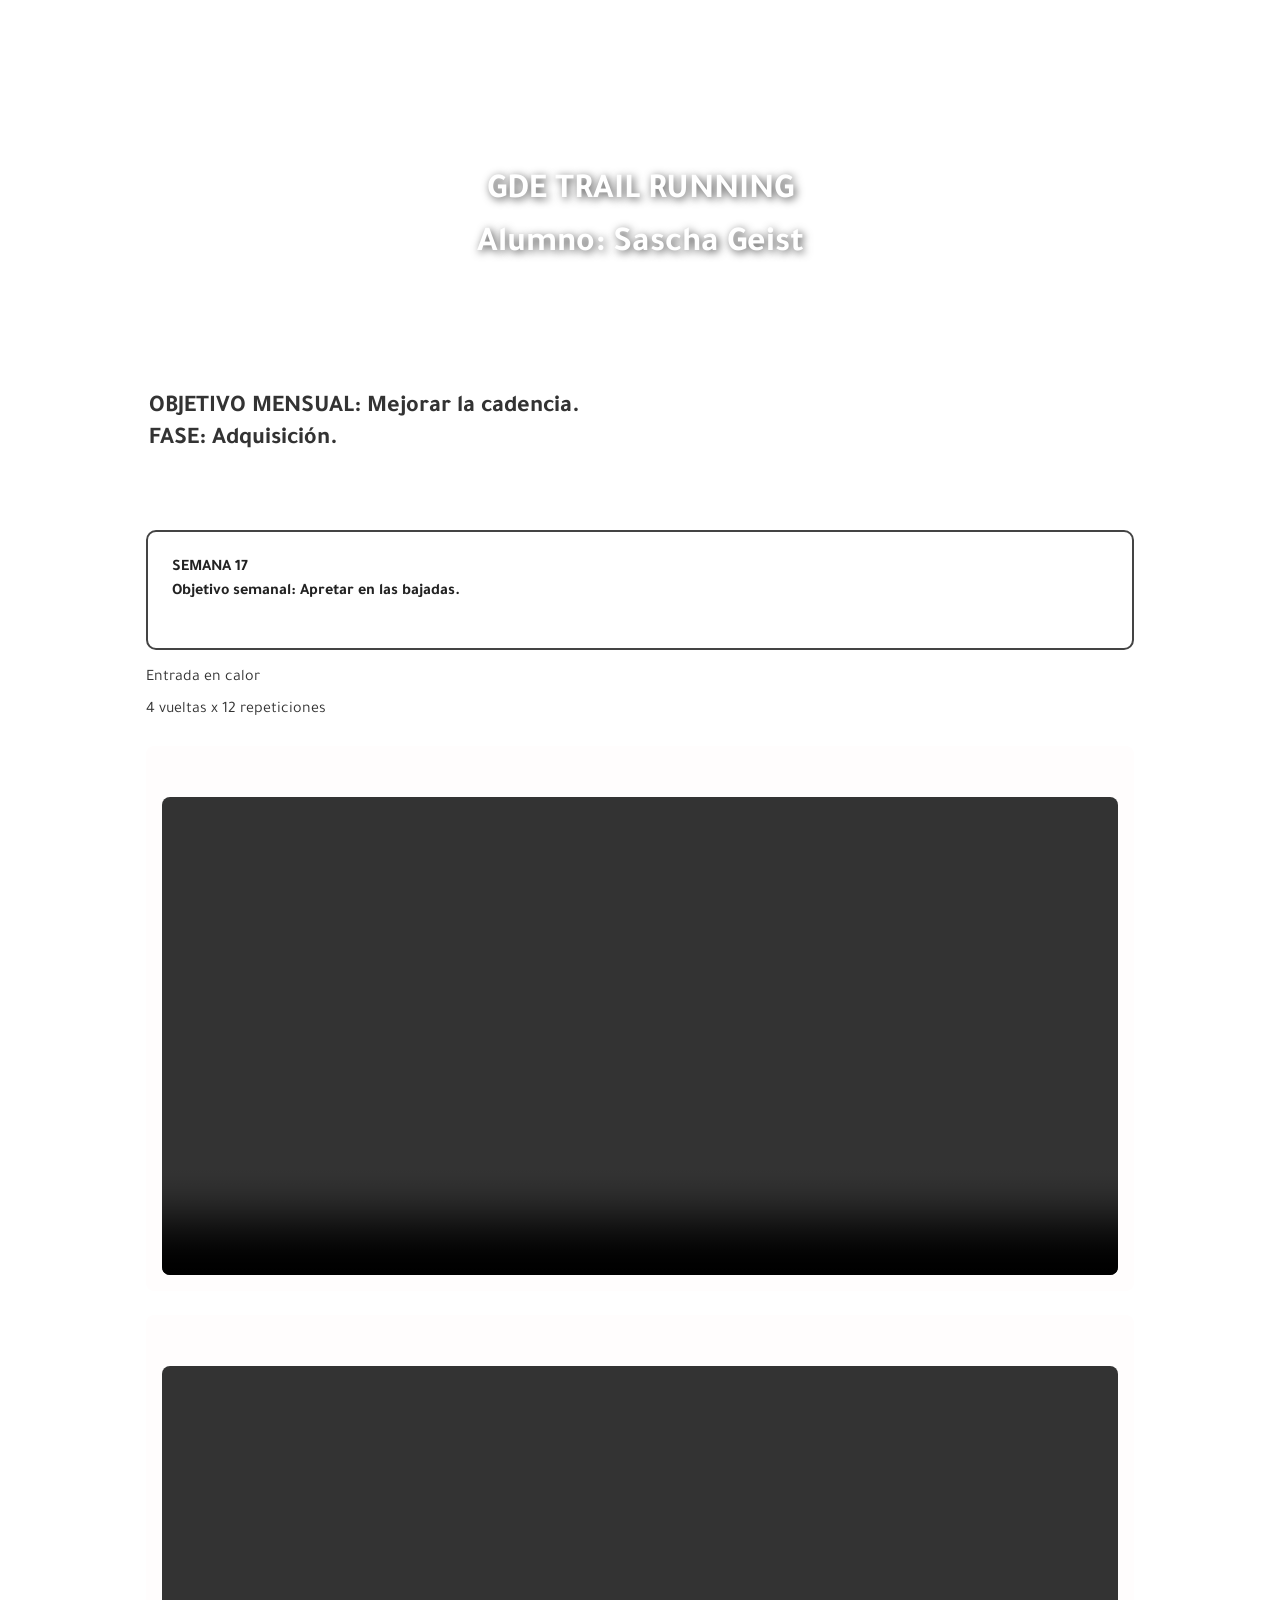
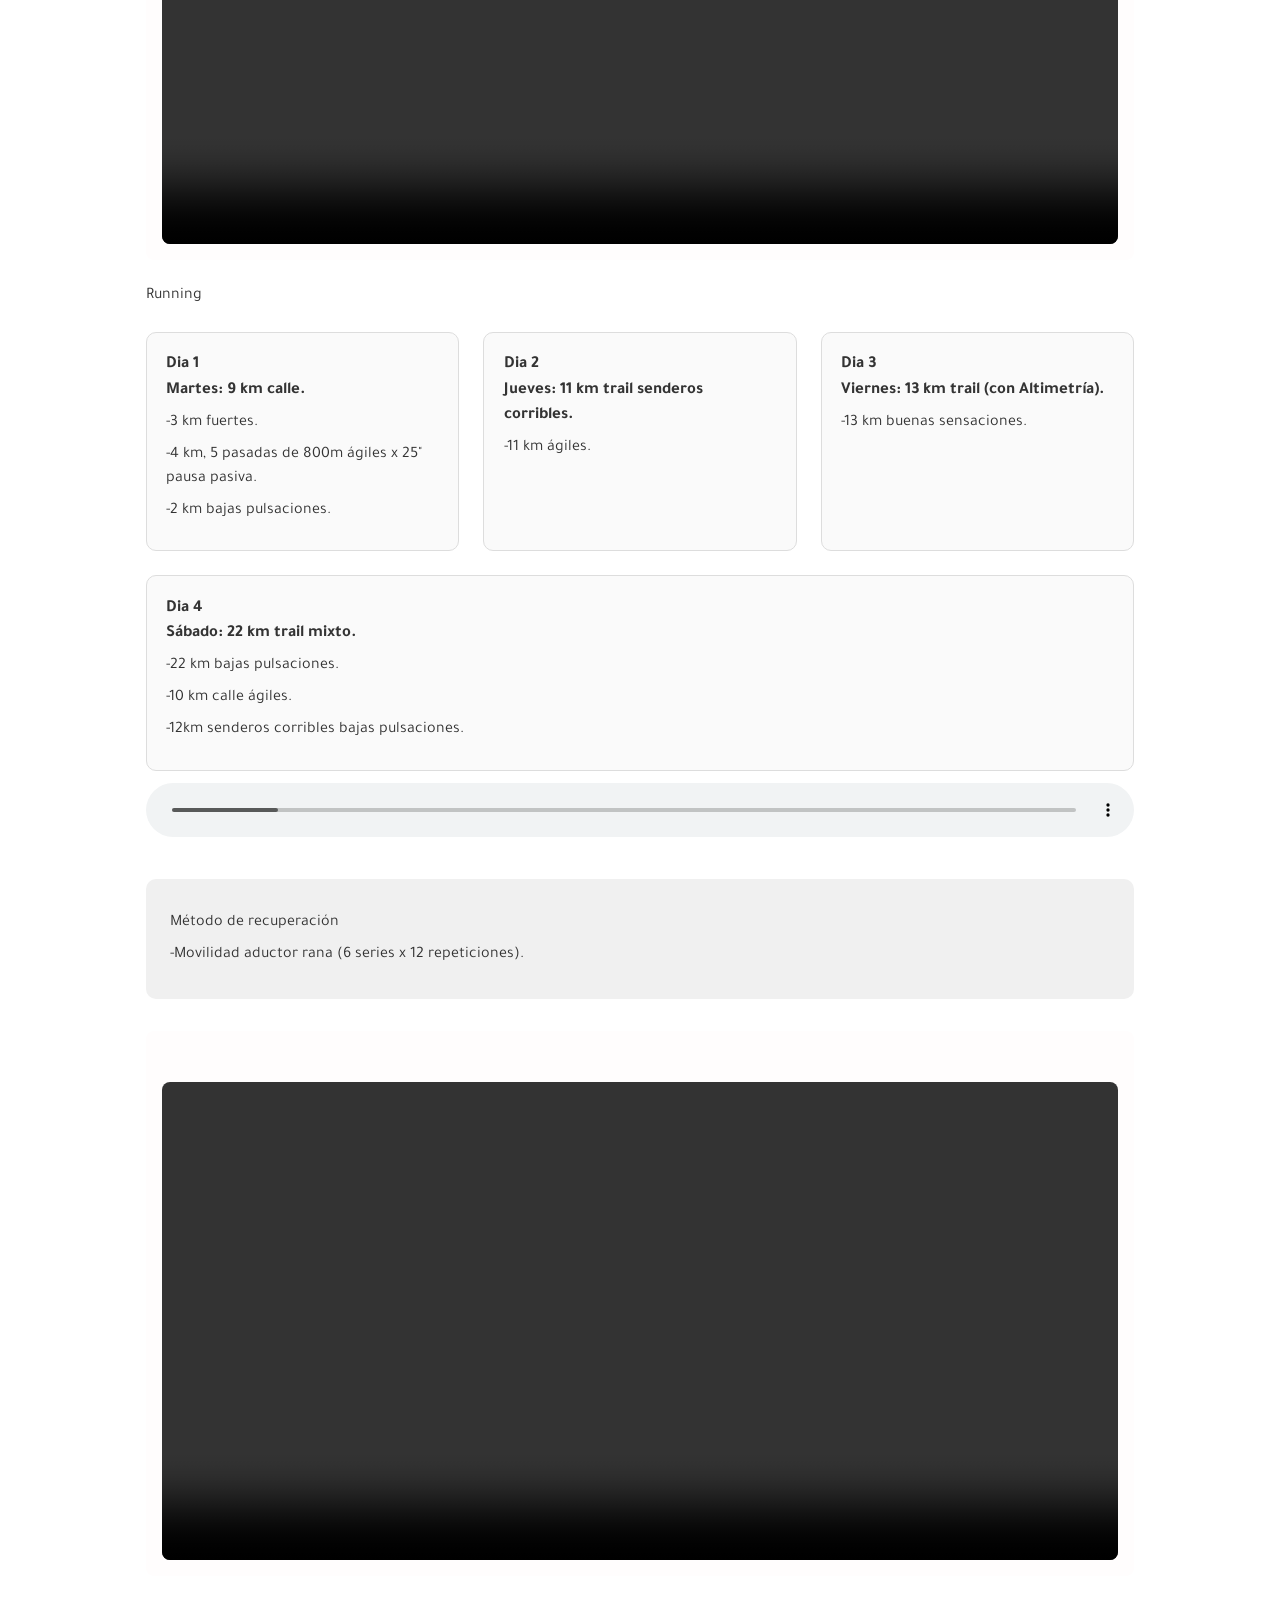
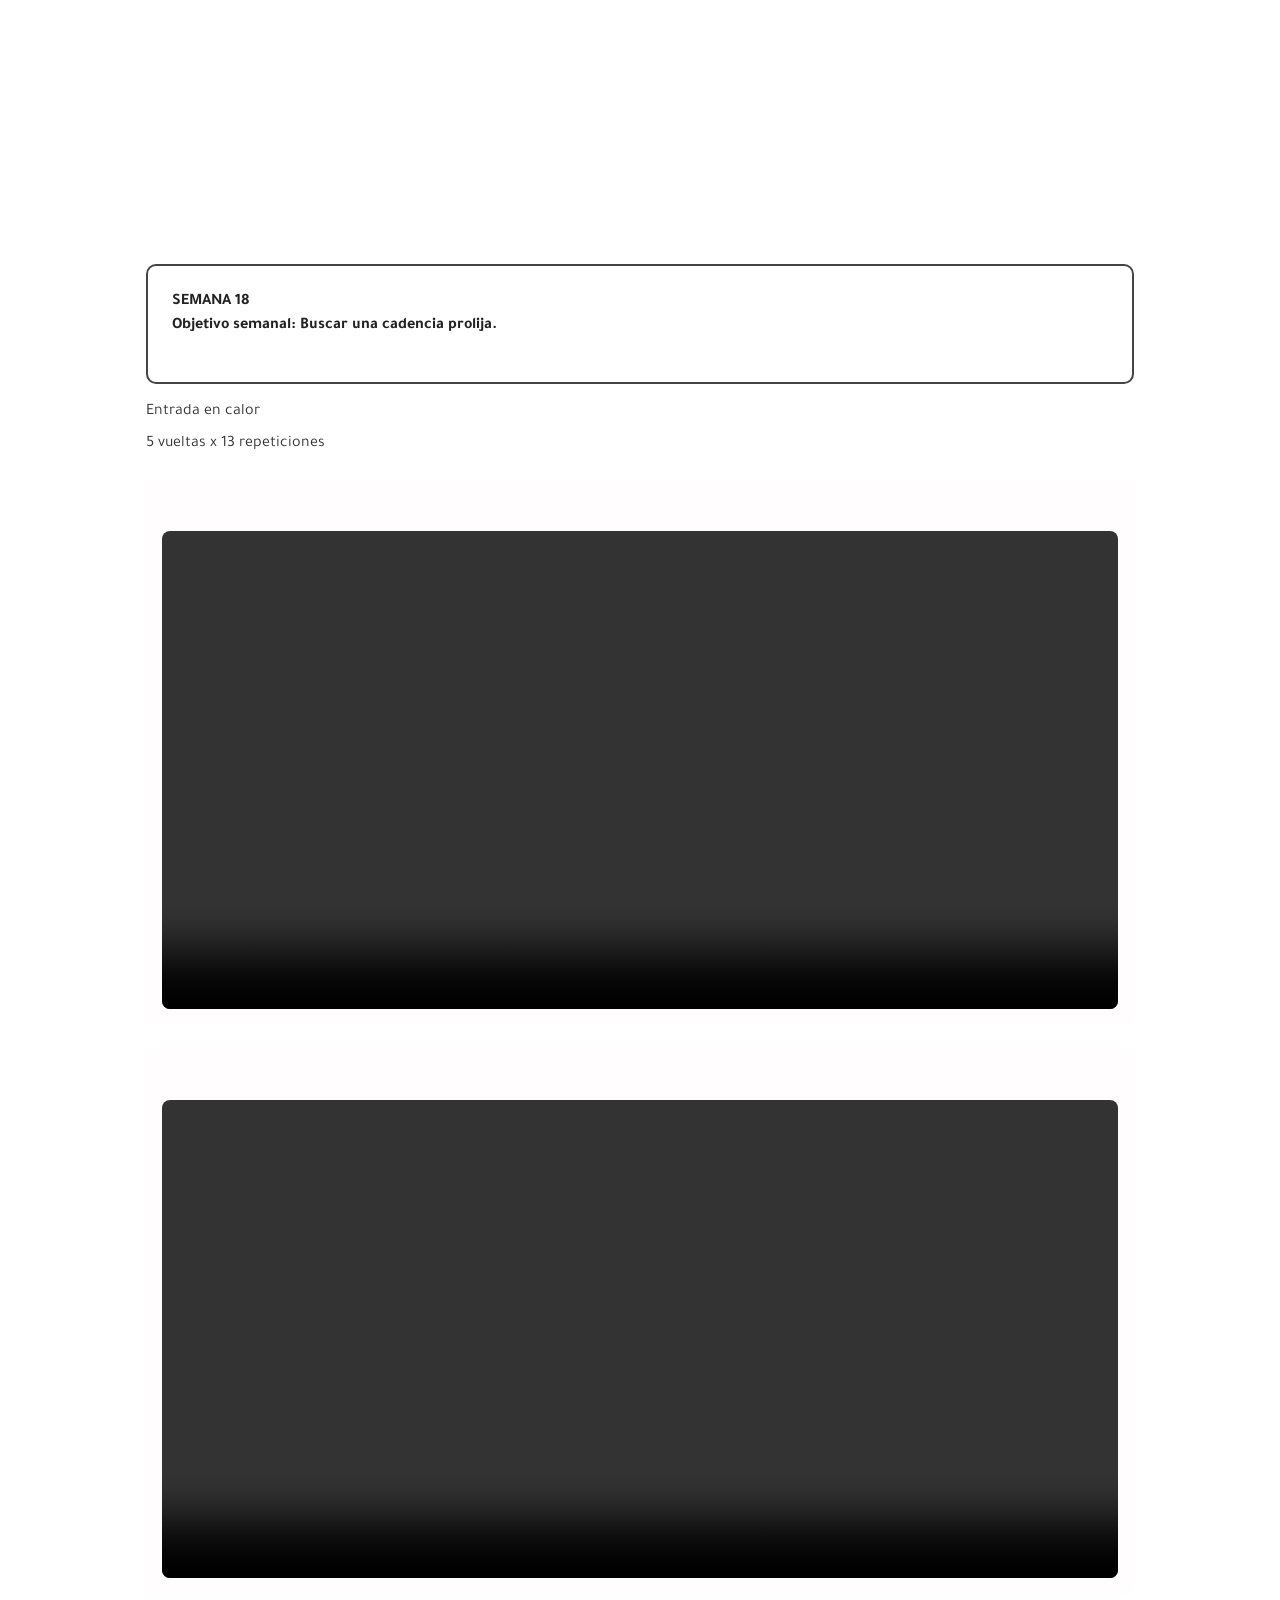
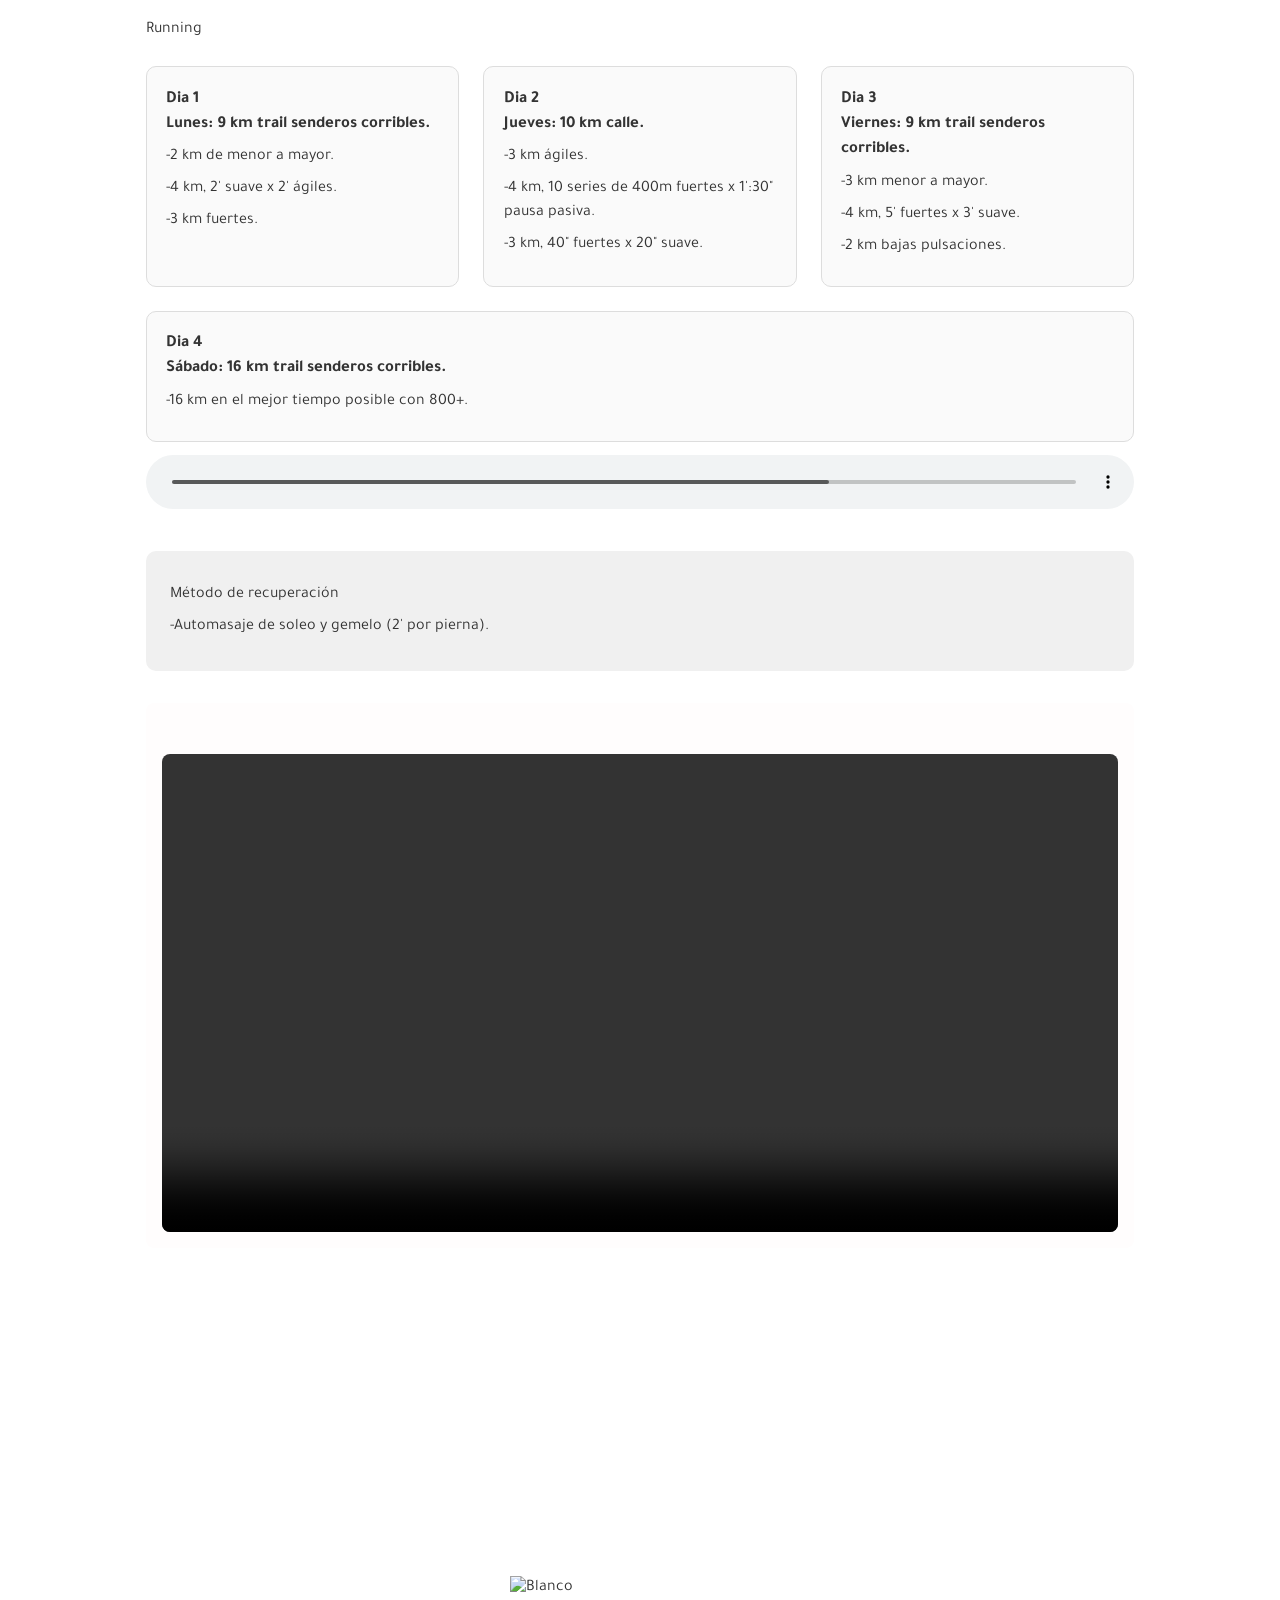
==== index.html @ dfbfc57b "Subo semana 17 y 18" ====
<!DOCTYPE html>
<html lang="es">
<head>
    <meta charset="UTF-8">
    <meta name="viewport" content="width=device-width, initial-scale=1.0">
    <meta http-equiv="X-UA-Compatible" content="ie=edge">
    <title> GDE - Trail Running</title>  
    <link rel="stylesheet" href="style.css">
    <link rel="icon" href="gde1.png" type="image/x-icon">
    <script src="https://cdn.jsdelivr.net/npm/chart.js"></script>
    <link rel="preconnect" href="https://fonts.googleapis.com">
    <link rel="preconnect" href="https://fonts.gstatic.com" crossorigin>
    <link href="https://fonts.googleapis.com/css2?family=Tajawal:wght@200;300;400;500;700;800;900&display=swap" rel="stylesheet">
</head>

<body>
<div class="container">
    <div class="sub-container">
        <h1> GDE TRAIL RUNNING  <br> Alumno: Sascha Geist </h1>
    </div>
        <h2>OBJETIVO MENSUAL: Mejorar la cadencia. </h2>
        <h2>FASE: Adquisición.</h2>
        <!-- <h2 id ="pageTitle"> PRÓXIMA CARRERA Patagonia Run 42km: 10/04/2026. </h2>
        <div id="countdown" class="countdown-llamativo"></div> 
        <h2 id="result"></h2> -->
                
    <div class="sub-container image">
        <h4>SEMANA 17
        <br>Objetivo semanal: Apretar en las bajadas. </br>
            </h4>   
        <p>Entrada en calor </p>   
        <p> 4 vueltas x 12 repeticiones </p>            
        <div class="image-container">  
            <video width="100%" class="responsive-video" style="margin-top: 35px;" controls>            
                <source src="Video1.mp4" type="video/mp4">
                </video>
        </div>
        <div class="image-container">  
            <video width="100%"  class="responsive-video" style="margin-top: 35px;" controls>
                <source src="Video2.mp4" type="video/mp4">
                </video>
        </div>
      
        <div><p> Running </p>
        </div>
        <div class="column-container 1">           
            <div class="column">
                <h3>Dia 1
                <br> Martes: 9 km calle. </h3>
                        <p> -3 km fuertes.</p>
                        <p> -4 km, 5 pasadas de 800m ágiles x 25" pausa pasiva.</p>
                        <p> -2 km bajas pulsaciones.</p>
            </div>
           <div class="column">
                <h3>Dia 2
                <br> Jueves: 11 km trail senderos corribles. </h3>
                        <p> -11 km ágiles.</p>
            </div>
            <div class="column">
                <h3>Dia 3
                <br> Viernes: 13 km trail (con Altimetría). </h3>
                        <p> -13 km buenas sensaciones.</p>
            </div>
            <div class="column">
                <h3>Dia 4
                <br> Sábado: 22 km trail mixto. </h3>
                        <p> -22 km bajas pulsaciones.</p>
                        <p> -10 km calle ágiles.</p>
                        <p> -12km senderos corribles bajas pulsaciones.</p>
            </div>
        </div>
        <div>
            <audio controls>
                    <source src="Audio1.mp3" type="audio/mp3">
                    <source src="Audio1.ogg" type="audio/ogg">
                    Tu navegador no soporta el elemento de audio.
                </audio>
        </div>
        <div class="small-paragraph-container">
            <p> Método de recuperación </p>
            <p> -Movilidad aductor rana (6 series x 12 repeticiones). </p>     
        </div>

        <div class="image-container">  
            <video width="100%"  class="responsive-video" style="margin-top: 35px;" controls>
                <source src="Video3.mp4" type="video/mp4">
                </video>
        </div>  
              
        <div id="column-container 3">
        <canvas id="myChart-line-1"></canvas>
        </div>      
    </div>

    <div class="sub-container image">
        <h4>SEMANA 18
            <br>Objetivo semanal: Buscar una cadencia prolija. </br>
        </h4>
        <p>Entrada en calor </p>   
        <p> 5 vueltas x 13 repeticiones </p>
        <div class="image-container">  
            <video width="100%" class="responsive-video" style="margin-top: 35px;" controls>            
                <source src="Video4.mp4" type="video/mp4">
            </video>
        </div>
        <div class="image-container">  
            <video width="100%"  class="responsive-video" style="margin-top: 35px;" controls>
                <source src="Video5.mp4" type="video/mp4">
            </video>
        </div>
        <div><p> Running </p>
        </div>    
         <div class="column-container 1">           
            <div class="column">
                <h3>Dia 1
                <br> Lunes: 9 km trail senderos corribles. </h3>
                        <p> -2 km de menor a mayor.</p>
                        <p> -4 km, 2' suave x 2' ágiles.</p>
                        <p> -3 km fuertes.</p>
            </div>
           <div class="column">
                <h3>Dia 2
                <br> Jueves: 10 km calle. </h3>
                        <p> -3 km ágiles.</p>
                        <p> -4 km, 10 series de 400m fuertes x 1':30" pausa pasiva.</p>
                        <p> -3 km, 40" fuertes x 20" suave.</p>
            </div>
            <div class="column">
                <h3>Dia 3
                <br> Viernes: 9 km trail senderos corribles. </h3>
                        <p> -3 km menor a mayor.</p>
                        <p> -4 km, 5' fuertes x 3' suave.</p>
                        <p> -2 km bajas pulsaciones.</p>
            </div>
            <div class="column">
                <h3>Dia 4
                <br> Sábado: 16 km trail senderos corribles. </h3>
                        <p> -16 km en el mejor tiempo posible con 800+.</p>
            </div>
        </div>
        <div>
            <audio controls>
                    <source src="Audio2.mp3" type="audio/mp3">
                    <source src="Audio2.ogg" type="audio/ogg">
                    Tu navegador no soporta el elemento de audio.
                </audio>
        </div>

        <div class="small-paragraph-container">
            <p> Método de recuperación </p>
            <p> -Automasaje de soleo y gemelo (2' por pierna). </p>     
        </div> 

        <div class="image-container">  
            <video width="100%" class="responsive-video" style="margin-top: 35px;" controls>            
                <source src="Video6.mp4" type="video/mp4">
                </video>
        </div> 
                        
        <div id="column-container 4">
        <canvas id="myChart-line-2"></canvas>
        </div>

    </div> 

    <script src="script.js"></script>

</div> 
<img class="" src="logo gde blanco horizontal.png" alt="Blanco">     
</body>
</html>
---- style.css ----
/* ===============================
   RESET BÁSICO
   =============================== */
* {
  box-sizing: border-box;
  margin: 0;
  padding: 0;
}

body {
  font-family: "Tajawal", Arial, sans-serif;
  background: #ffffff;
  color: #333;
  line-height: 1.5;
}

/* ===============================
   CONTENEDOR GENERAL
   =============================== */
.container {
  max-width: 1100px;
  margin: 0 auto;
  padding: 1.5em;
}

/* ===============================
   SECCIONES
   =============================== */
.sub-container {
  background: #ffffff;
  margin: 2.5em 0;
  padding: 2em;
  border-radius: 10px;
}

/* ===============================
   TITULOS
   =============================== */
h1 {
  background-image: url("https://images.unsplash.com/photo-1506744038136-46273834b3fb?auto=format&fit=crop&w=1200&q=80");
  background-size: cover;
  background-position: center;
  color: #fff;
  padding: 2em;
  text-align: center;
  border-radius: 10px;
  font-size: 2.2em;
  text-shadow: 2px 2px 8px rgba(0,0,0,0.7);
}

h2 {
    display: flex;
    font-size: 1.5em;
    margin-block-start: -1em;
    margin-block-end: 0.83em;
    margin-inline-start: 35px;
    margin-inline-end: 0px;
    font-weight: bold;
    unicode-bidi: isolate;
}

h4 {
  margin-bottom: 1em;
  padding: 1.2em;
  border-radius: 10px;
  background: #f5f5f5;
  border: 2px solid #444;
}

/* ===============================
   TEXTOS
   =============================== */
p {
  margin: 0.5em 0;
}

/* ===============================
   VIDEOS
   =============================== */
.image-container {
  margin: 1.5em 0;
}

video {
  width: 100%;
  border-radius: 8px;
}

/* ===============================
   COLUMNAS DE DIAS
   =============================== */
.column-container {
  display: flex;
  flex-wrap: wrap;
  gap: 1.5em;
  margin-top: 1.5em;
}

.column {
  flex: 1 1 300px;
  border: 1px solid #ddd;
  border-radius: 10px;
  padding: 1.2em;
  background: #fafafa;
}

.column h3 {
  margin-bottom: 0.5em;
  font-size: 1.05em;
}

/* ===============================
   AUDIO
   =============================== */
audio {
  width: 100%;
  margin-top: 0.8em;
}

/* ===============================
   BLOQUES DE RECUPERACION
   =============================== */
.small-paragraph-container {
  background: #f0f0f0;
  padding: 1.5em;
  border-radius: 10px;
  margin: 2em 0;
}

/* ===============================
   GRAFICOS
   =============================== */
.chart-container {
  max-width: 900px;
  margin: 2.5em auto;
}

/* Asegurar que el canvas ocupe el ancho del contenedor y tenga altura adecuada */
.chart-container canvas {
  display: block;
  width: 100%;
  height: 360px; /* Ajusta esta altura según prefieras */
}

#countdown,
.countdown-llamativo {
  max-width: 360px;
  margin: 1.5em auto;
  padding: 1.4rem 1.2rem;
  background: linear-gradient(135deg, #0f3d3f 0%, #16a085 100%);
  color: #ffffff;
  border-radius: 18px;
  border: 2px solid rgba(255,255,255,0.25);
  box-shadow: 0 18px 35px rgba(0,0,0,0.18);
  text-align: center;
}

.cuenta-regresiva-titulo {
  display: block;
  font-size: 0.95rem;
  font-weight: 700;
  letter-spacing: 0.14em;
  text-transform: uppercase;
  margin-bottom: 0.65rem;
}

.cuenta-regresiva-numero {
  display: block;
  font-size: 2rem;
  font-weight: 800;
  letter-spacing: 0.05em;
}

/* ===============================
   LOGO
   =============================== */
img {
  display: block;
  margin: 3em auto 1em auto;
  max-width: 260px;
}

/* ===============================
   RESPONSIVE
   =============================== */
@media (max-width: 600px) {
  h1 {
    font-size: 1.4em;
    padding: 1.2em;
  }

  .container {
    padding: 1em;
  }

  .sub-container {
    padding: 1.2em;
  }
}

.sub-container h4 {
  position: relative;
  color: #222;
  padding: 24px 24px 40px 24px;
  border-radius: 10px;
  min-height: 120px;
  box-sizing: border-box;
  text-shadow: 1px 1px 8px rgba(255,255,255,0.7);
  overflow: hidden;
  background: #fff;
  border: 2px solid #444; /* Borde gris oscuro */
}

.sub-container h4::after {
  content: "";
  position: absolute;
  right: 20px;
  bottom: 20px;
  width: 160px;   /* Aumenta el ancho de la imagen */
  height: 80px;  /* Aumenta el alto de la imagen */
  background: url('2.jpeg') no-repeat right bottom;
  background-size: contain;
  opacity: 0.9;
  pointer-events: none;
  border-radius: 8px;
  z-index: 1;
}

.image-container {
  background-color: #fffdfd;
  text-align-last: left; 
  padding: 1em;
  width: 100%;
  border-radius: 8px; 
  height:auto;
  display: flex;
  justify-content: left;
  align-items: center;
  overflow: hidden;
}

.image-container video {
  max-width: 100%;
  height: auto;
  display: grid;
  grid-template-columns: 
      repeat(auto-fit, minmax(150px, 1fr)
      );
      gap:32px;
  margin: 0 auto;
  object-fit: cover;
}
.imagen-chica {
  width: 100%;
  height: auto;
  display: block;
  max-width: 100%;
}
@media (max-width: 600px) {
  .imagen-chica {
    width: 100%;
  }
}

.sub-container.no-image h4::after {
  display: none;
}
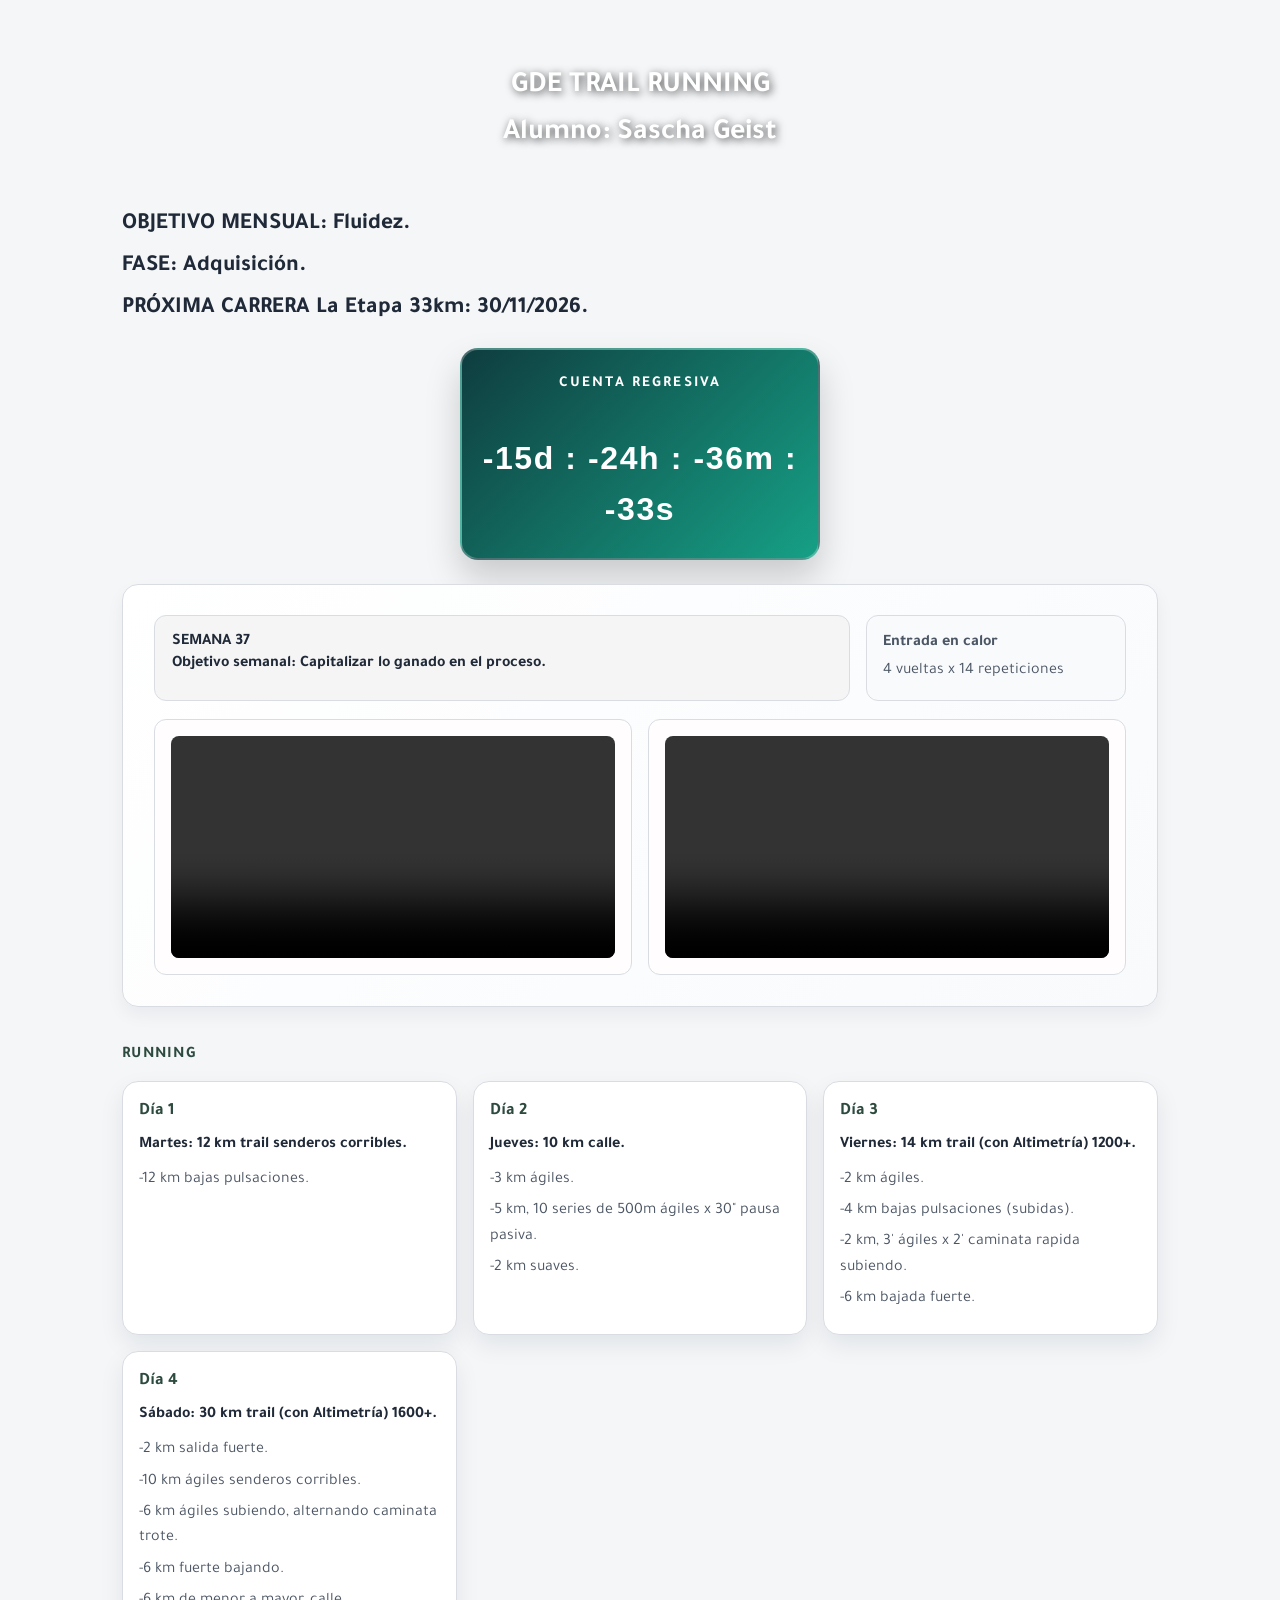
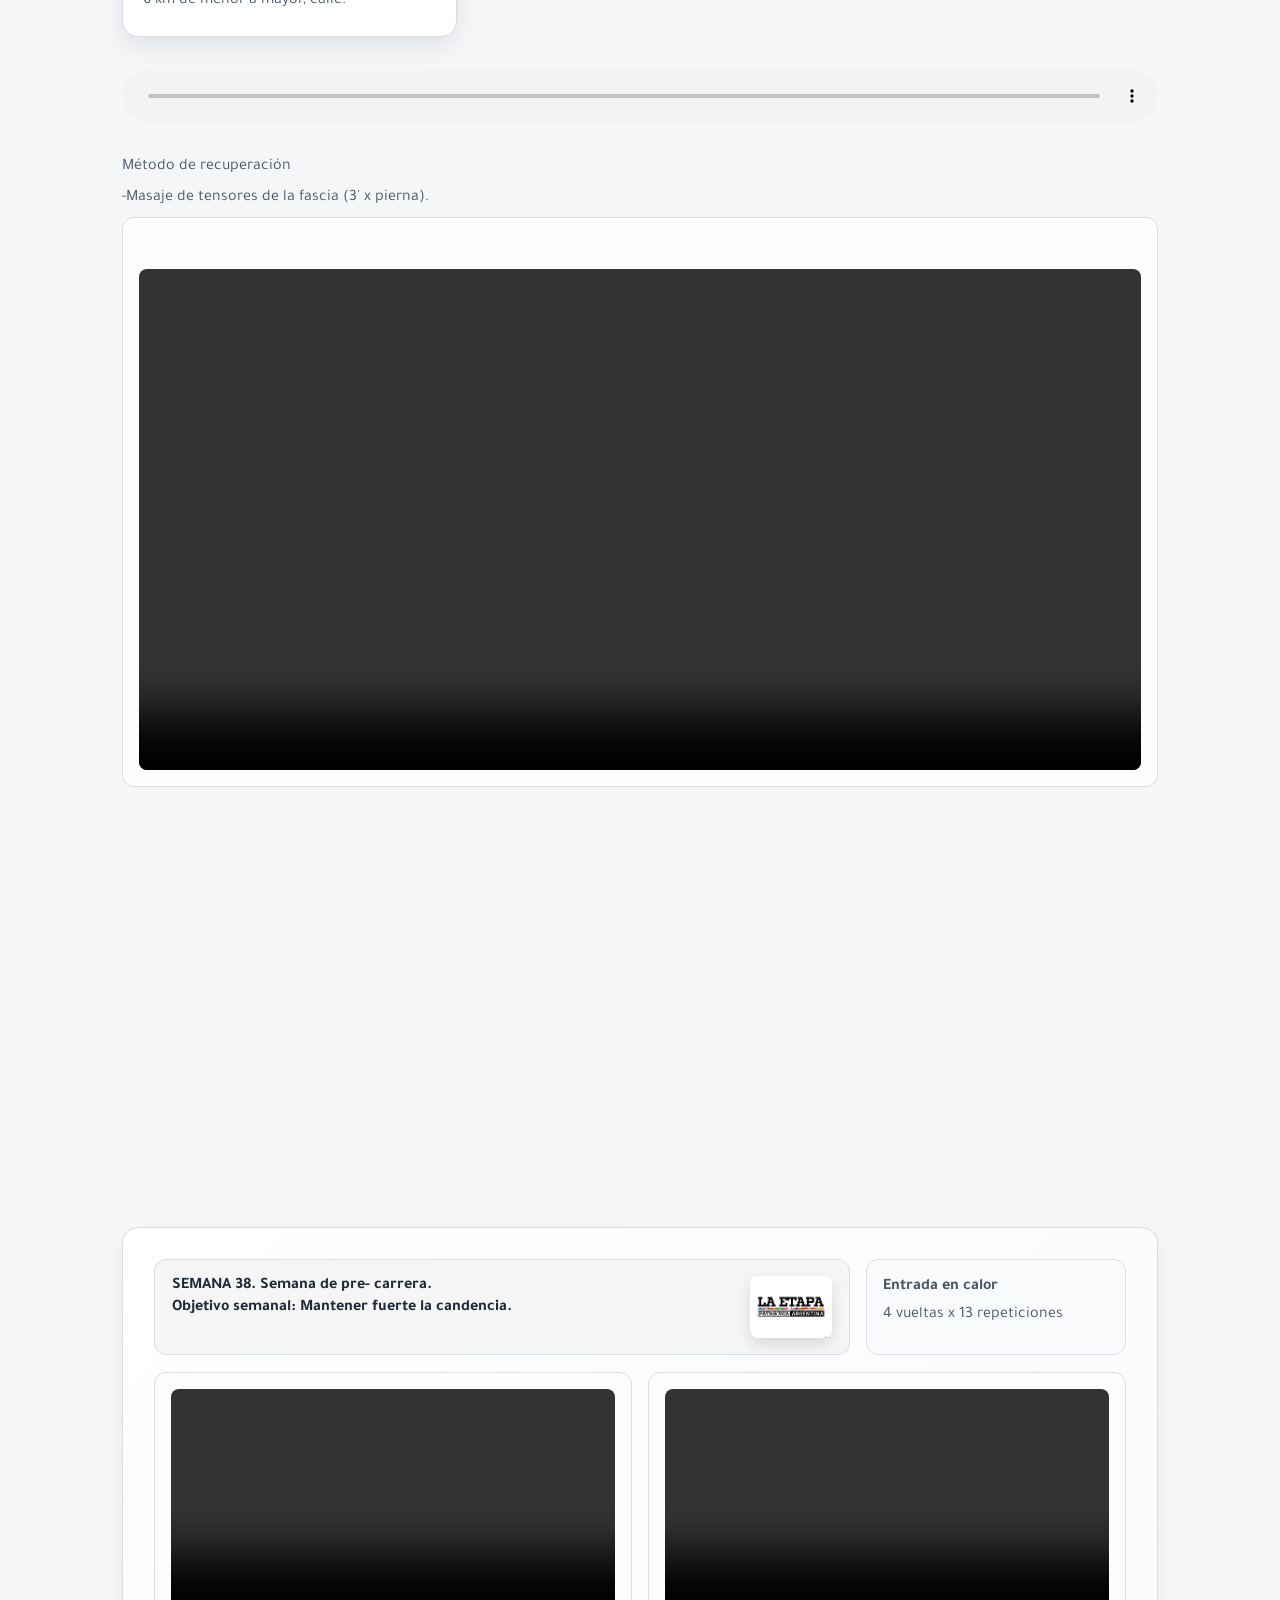
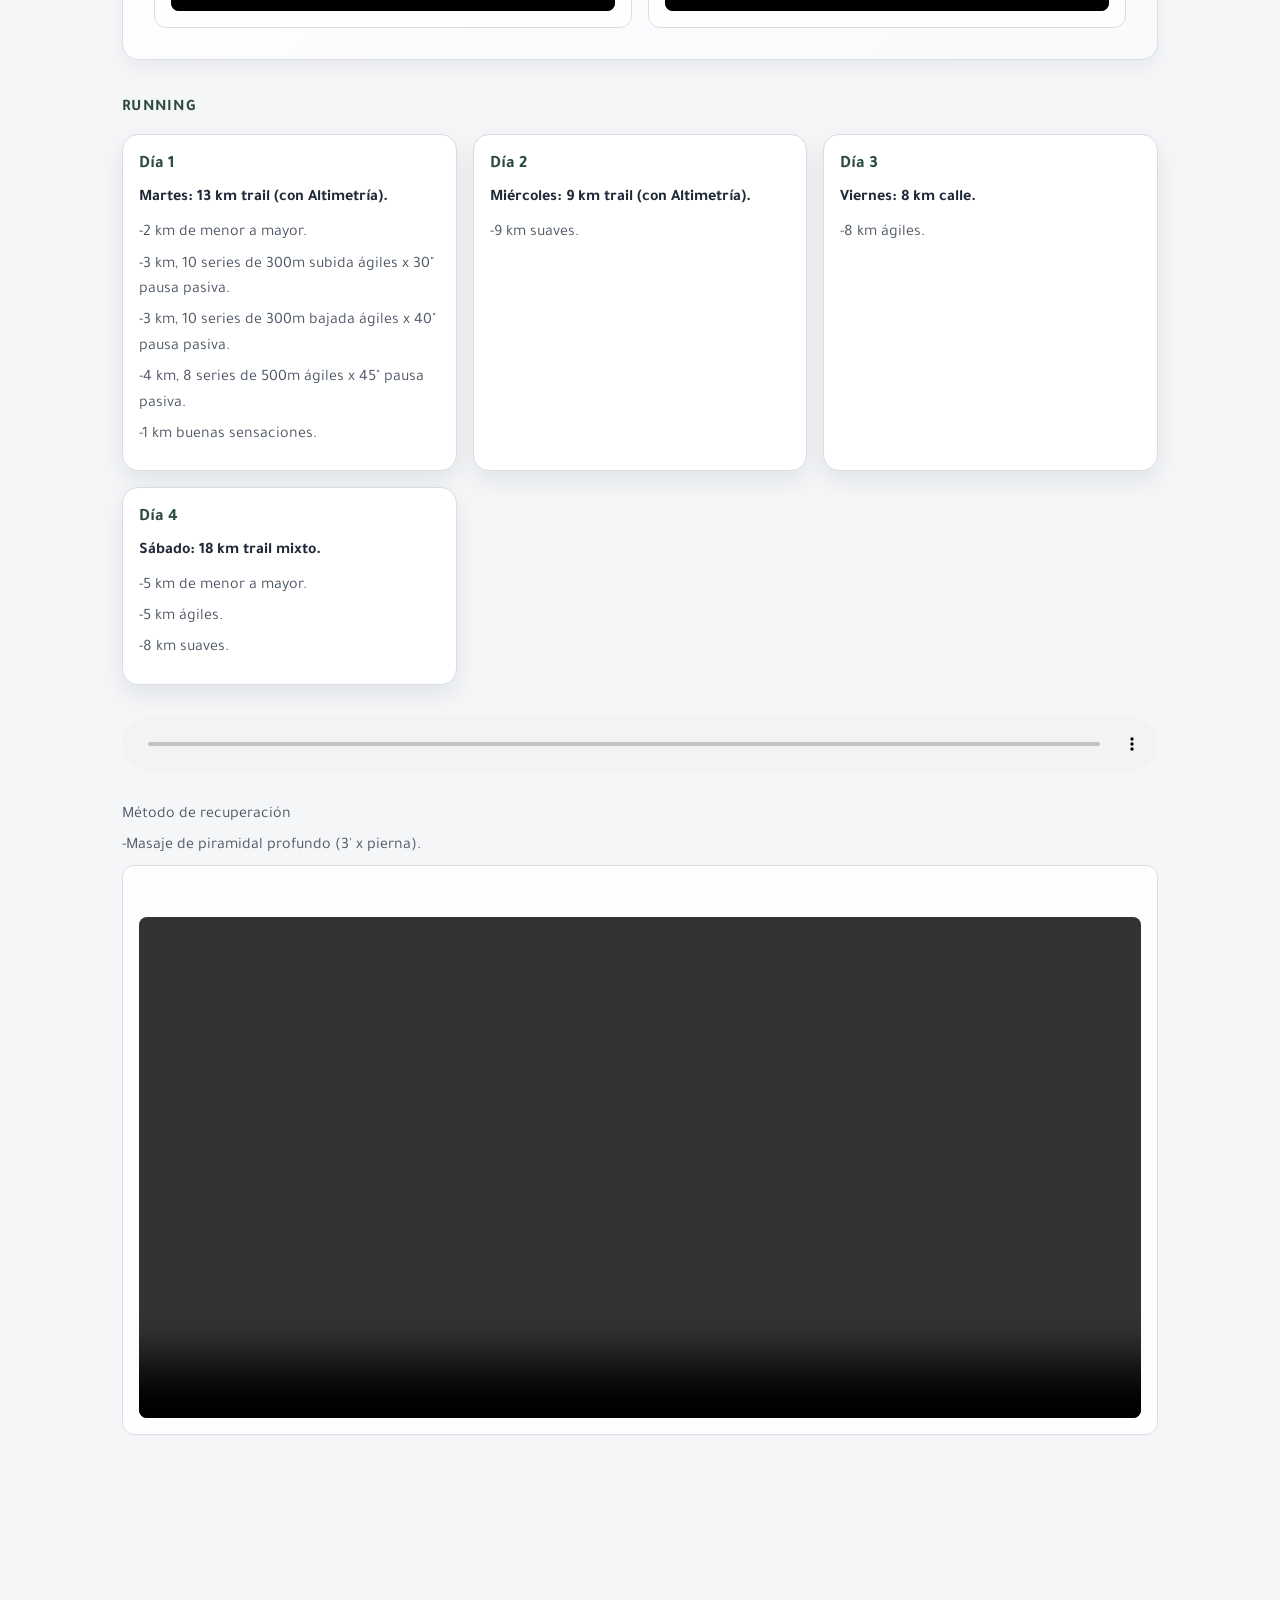
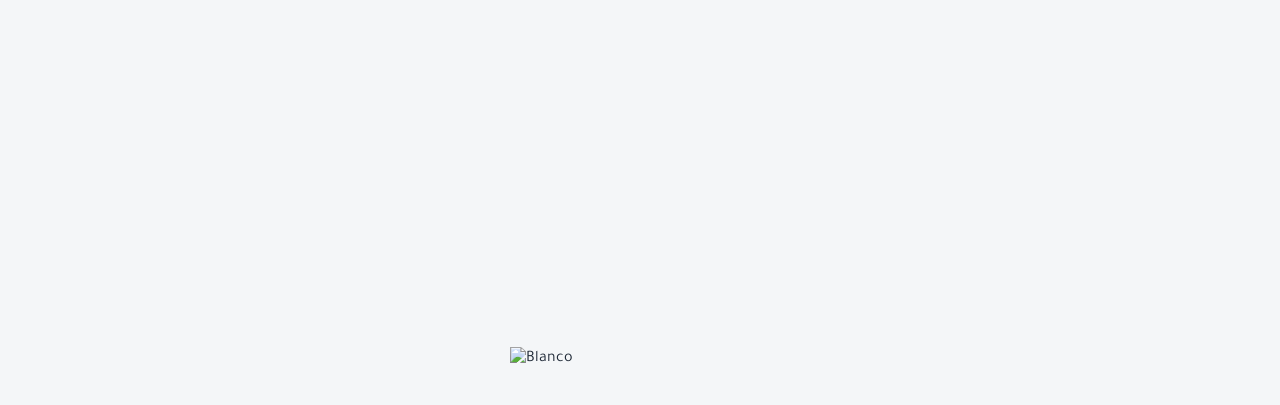
==== commit c1d18197: "Subo Dia 52" ====
--- a/index.html
+++ b/index.html
@@ -1,171 +1,187 @@
 <!DOCTYPE html>
 <html lang="es">
-<head>
+  <head>
     <meta charset="UTF-8">
     <meta name="viewport" content="width=device-width, initial-scale=1.0">
     <meta http-equiv="X-UA-Compatible" content="ie=edge">
-    <title> GDE - Trail Running</title>  
+    <title>GDE - Trail Running</title>
     <link rel="stylesheet" href="style.css">
     <link rel="icon" href="gde1.png" type="image/x-icon">
     <script src="https://cdn.jsdelivr.net/npm/chart.js"></script>
+    <script src="script.js" defer></script>
     <link rel="preconnect" href="https://fonts.googleapis.com">
     <link rel="preconnect" href="https://fonts.gstatic.com" crossorigin>
     <link href="https://fonts.googleapis.com/css2?family=Tajawal:wght@200;300;400;500;700;800;900&display=swap" rel="stylesheet">
-</head>
+  </head>
+  <body>
+    <div class="container">
+      <div class="sub-container hero">
+        <h1>GDE TRAIL RUNNING<br>Alumno: Sascha Geist</h1>
+      </div>
 
-<body>
-<div class="container">
-    <div class="sub-container">
-        <h1> GDE TRAIL RUNNING  <br> Alumno: Sascha Geist </h1>
-    </div>
-        <h2>OBJETIVO MENSUAL: Mejorar la cadencia. </h2>
-        <h2>FASE: Adquisición.</h2>
-        <!-- <h2 id ="pageTitle"> PRÓXIMA CARRERA Patagonia Run 42km: 10/04/2026. </h2>
-        <div id="countdown" class="countdown-llamativo"></div> 
-        <h2 id="result"></h2> -->
-                
-    <div class="sub-container image">
-        <h4>SEMANA 17
-        <br>Objetivo semanal: Apretar en las bajadas. </br>
-            </h4>   
-        <p>Entrada en calor </p>   
-        <p> 4 vueltas x 12 repeticiones </p>            
-        <div class="image-container">  
-            <video width="100%" class="responsive-video" style="margin-top: 35px;" controls>            
-                <source src="Video1.mp4" type="video/mp4">
-                </video>
-        </div>
-        <div class="image-container">  
-            <video width="100%"  class="responsive-video" style="margin-top: 35px;" controls>
-                <source src="Video2.mp4" type="video/mp4">
-                </video>
-        </div>
-      
-        <div><p> Running </p>
-        </div>
-        <div class="column-container 1">           
-            <div class="column">
-                <h3>Dia 1
-                <br> Martes: 9 km calle. </h3>
-                        <p> -3 km fuertes.</p>
-                        <p> -4 km, 5 pasadas de 800m ágiles x 25" pausa pasiva.</p>
-                        <p> -2 km bajas pulsaciones.</p>
-            </div>
-           <div class="column">
-                <h3>Dia 2
-                <br> Jueves: 11 km trail senderos corribles. </h3>
-                        <p> -11 km ágiles.</p>
-            </div>
-            <div class="column">
-                <h3>Dia 3
-                <br> Viernes: 13 km trail (con Altimetría). </h3>
-                        <p> -13 km buenas sensaciones.</p>
-            </div>
-            <div class="column">
-                <h3>Dia 4
-                <br> Sábado: 22 km trail mixto. </h3>
-                        <p> -22 km bajas pulsaciones.</p>
-                        <p> -10 km calle ágiles.</p>
-                        <p> -12km senderos corribles bajas pulsaciones.</p>
-            </div>
-        </div>
-        <div>
-            <audio controls>
-                    <source src="Audio1.mp3" type="audio/mp3">
-                    <source src="Audio1.ogg" type="audio/ogg">
-                    Tu navegador no soporta el elemento de audio.
-                </audio>
-        </div>
-        <div class="small-paragraph-container">
-            <p> Método de recuperación </p>
-            <p> -Movilidad aductor rana (6 series x 12 repeticiones). </p>     
+      <h2>OBJETIVO MENSUAL: Fluidez.</h2>
+      <h2>FASE: Adquisición.</h2>
+
+      <h2 id="pageTitle">PRÓXIMA CARRERA La Etapa 33km: 30/11/2026.</h2>
+      <div id="countdown" class="countdown-llamativo"></div> 
+
+      <div class="sub-container week-block no-image">
+        <div class="week-header">
+          <h4>SEMANA 37<br>Objetivo semanal: Capitalizar lo ganado en el proceso.</h4>
+          <div class="week-details">
+            <p><strong>Entrada en calor</strong></p>
+            <p>4 vueltas x 14 repeticiones</p>
+          </div>
         </div>
 
-        <div class="image-container">  
+        <div class="media-grid">
+          <div class="image-container">
+            <video class="responsive-video" controls>
+              <source src="Video1.mp4" type="video/mp4">
+            </video>
+          </div>
+          <div class="image-container">
+            <video class="responsive-video" controls>
+              <source src="Video2.mp4" type="video/mp4">
+            </video>
+          </div>
+        </div>
+      </div>
+
+      <p class="section-label">Running</p>
+      <div class="column-container">
+        <article class="column">
+          <h3>Día 1</h3>
+          <p class="day-title">Martes: 12 km trail senderos corribles.</p>
+          <p>-12 km bajas pulsaciones.</p>
+        </article>
+
+        <article class="column">
+          <h3>Día 2</h3>
+          <p class="day-title">Jueves: 10 km calle.</p>
+          <p>-3 km ágiles.</p>
+          <p>-5 km, 10 series de 500m ágiles x 30" pausa pasiva.</p>
+          <p>-2 km suaves.</p>
+        </article>        
+        <article class="column">
+          <h3>Día 3</h3>
+          <p class="day-title">Viernes: 14 km trail (con Altimetría) 1200+.</p>
+          <p>-2 km ágiles.</p>
+          <p>-4 km bajas pulsaciones (subidas).</p>
+          <p>-2 km, 3' ágiles x 2' caminata rapida subiendo.</p>
+          <p>-6 km bajada fuerte.</p>
+        </article>
+        
+        <article class="column">
+          <h3>Día 4</h3>
+          <p class="day-title">Sábado: 30 km trail (con Altimetría) 1600+.</p>
+          <p>-2 km salida fuerte.</p>
+          <p>-10 km ágiles senderos corribles.</p>
+          <p>-6 km ágiles subiendo, alternando caminata trote.</p>
+          <p>-6 km fuerte bajando.</p>
+          <p>-6 km de menor a mayor, calle.</p>
+        </article>
+      </div>
+
+      <div class="audio-block">
+        <audio controls>
+          <source src="Audio1.ogg" type="audio/ogg">
+          <source src="Audio1.mp3" type="audio/mpeg">
+        </audio>
+      </div>
+      <div class="small-paragraph-container">
+            <p> Método de recuperación </p>
+            <p> -Masaje de tensores de la fascia (3' x pierna). </p>     
+      </div>
+      <div class="image-container">  
             <video width="100%"  class="responsive-video" style="margin-top: 35px;" controls>
                 <source src="Video3.mp4" type="video/mp4">
                 </video>
-        </div>  
+      </div>  
               
-        <div id="column-container 3">
-        <canvas id="myChart-line-1"></canvas>
-        </div>      
-    </div>
+      <div class="chart-container">
+      <canvas id="myChart-line-1"></canvas>
+      </div>
 
-    <div class="sub-container image">
-        <h4>SEMANA 18
-            <br>Objetivo semanal: Buscar una cadencia prolija. </br>
-        </h4>
-        <p>Entrada en calor </p>   
-        <p> 5 vueltas x 13 repeticiones </p>
-        <div class="image-container">  
-            <video width="100%" class="responsive-video" style="margin-top: 35px;" controls>            
-                <source src="Video4.mp4" type="video/mp4">
-            </video>
-        </div>
-        <div class="image-container">  
-            <video width="100%"  class="responsive-video" style="margin-top: 35px;" controls>
-                <source src="Video5.mp4" type="video/mp4">
-            </video>
-        </div>
-        <div><p> Running </p>
-        </div>    
-         <div class="column-container 1">           
-            <div class="column">
-                <h3>Dia 1
-                <br> Lunes: 9 km trail senderos corribles. </h3>
-                        <p> -2 km de menor a mayor.</p>
-                        <p> -4 km, 2' suave x 2' ágiles.</p>
-                        <p> -3 km fuertes.</p>
-            </div>
-           <div class="column">
-                <h3>Dia 2
-                <br> Jueves: 10 km calle. </h3>
-                        <p> -3 km ágiles.</p>
-                        <p> -4 km, 10 series de 400m fuertes x 1':30" pausa pasiva.</p>
-                        <p> -3 km, 40" fuertes x 20" suave.</p>
-            </div>
-            <div class="column">
-                <h3>Dia 3
-                <br> Viernes: 9 km trail senderos corribles. </h3>
-                        <p> -3 km menor a mayor.</p>
-                        <p> -4 km, 5' fuertes x 3' suave.</p>
-                        <p> -2 km bajas pulsaciones.</p>
-            </div>
-            <div class="column">
-                <h3>Dia 4
-                <br> Sábado: 16 km trail senderos corribles. </h3>
-                        <p> -16 km en el mejor tiempo posible con 800+.</p>
-            </div>
-        </div>
-        <div>
-            <audio controls>
-                    <source src="Audio2.mp3" type="audio/mp3">
-                    <source src="Audio2.ogg" type="audio/ogg">
-                    Tu navegador no soporta el elemento de audio.
-                </audio>
+       <div class="sub-container week-block image">
+        <div class="week-header">
+          <h4>SEMANA 38. Semana de pre- carrera. <br>Objetivo semanal: Mantener fuerte la candencia.</h4>
+          <div class="week-details">
+            <p><strong>Entrada en calor</strong></p>
+            <p>4 vueltas x 13 repeticiones</p>
+          </div>
         </div>
 
-        <div class="small-paragraph-container">
+
+        <div class="media-grid">
+          <div class="image-container">
+            <video class="responsive-video" controls>
+              <source src="Video4.mp4" type="video/mp4">
+            </video>
+          </div>
+          <div class="image-container">
+            <video class="responsive-video" controls>
+              <source src="Video5.mp4" type="video/mp4">
+            </video>
+          </div>
+        </div>
+      </div>
+
+      <p class="section-label">Running</p>
+       <div class="column-container">
+        <article class="column">
+          <h3>Día 1</h3>
+          <p class="day-title">Martes: 13 km trail (con Altimetría).</p>
+          <p>-2 km de menor a mayor.</p>
+          <p>-3 km, 10 series de 300m subida ágiles x 30" pausa pasiva. </p>
+          <p>-3 km, 10 series de 300m bajada ágiles x 40" pausa pasiva.</p>
+          <p>-4 km, 8 series de 500m ágiles x 45" pausa pasiva.</p>
+          <p>-1 km buenas sensaciones.</p>
+        </article>
+
+        <article class="column">
+          <h3>Día 2</h3>
+          <p class="day-title">Miércoles: 9 km trail (con Altimetría).</p>
+          <p>-9 km suaves.</p>
+        </article>  
+        
+        <article class="column">
+          <h3>Día 3</h3>
+          <p class="day-title">Viernes: 8 km calle.</p>
+          <p>-8 km ágiles.</p>
+        </article>
+        
+        <article class="column">
+          <h3>Día 4</h3>
+          <p class="day-title">Sábado: 18 km trail mixto.</p>
+          <p>-5 km de menor a mayor.</p>
+          <p>-5 km ágiles.</p>
+          <p>-8 km suaves.</p>
+        </article>
+      </div>
+
+      <div class="audio-block">
+        <audio controls>
+          <source src="Audio2.ogg" type="audio/ogg">
+          <source src="Audio2.mp3" type="audio/mpeg">
+        </audio>
+      </div>
+      <div class="small-paragraph-container">
             <p> Método de recuperación </p>
-            <p> -Automasaje de soleo y gemelo (2' por pierna). </p>     
-        </div> 
-
-        <div class="image-container">  
-            <video width="100%" class="responsive-video" style="margin-top: 35px;" controls>            
+            <p> -Masaje de piramidal profundo (3' x pierna). </p>     
+      </div>
+      <div class="image-container">  
+            <video width="100%"  class="responsive-video" style="margin-top: 35px;" controls>
                 <source src="Video6.mp4" type="video/mp4">
                 </video>
-        </div> 
-                        
-        <div id="column-container 4">
-        <canvas id="myChart-line-2"></canvas>
-        </div>
+      </div>
 
-    </div> 
+      <div class="chart-container">
+      <canvas id="myChart-line-2"></canvas>
+      </div>
 
-    <script src="script.js"></script>
-
-</div> 
-<img class="" src="logo gde blanco horizontal.png" alt="Blanco">     
-</body>
+      <script src="script.js"></script>
+    </div>
+    <img src="logo gde blanco horizontal.png" alt="Blanco">
+  </body>
 </html>
--- a/style.css
+++ b/style.css
@@ -7,11 +7,22 @@
   padding: 0;
 }
 
+:root {
+  --bg: #f4f6f8;
+  --surface: #ffffff;
+  --text: #1f2937;
+  --muted: #4b5563;
+  --border: #d9dde3;
+  --accent: #2d4a3e;
+  --shadow: 0 10px 24px rgba(15, 23, 42, 0.08);
+}
+
 body {
   font-family: "Tajawal", Arial, sans-serif;
-  background: #ffffff;
-  color: #333;
-  line-height: 1.5;
+  background: var(--bg);
+  color: var(--text);
+  line-height: 1.6;
+  padding-bottom: 2rem;
 }
 
 /* ===============================
@@ -20,17 +31,38 @@
 .container {
   max-width: 1100px;
   margin: 0 auto;
-  padding: 1.5em;
+  padding: clamp(1rem, 3vw, 2rem);
 }
 
 /* ===============================
    SECCIONES
    =============================== */
 .sub-container {
-  background: #ffffff;
-  margin: 2.5em 0;
-  padding: 2em;
-  border-radius: 10px;
+  background: var(--surface);
+  margin: 1.5rem 0 2rem;
+  padding: clamp(1.2rem, 2.4vw, 2rem);
+  border-radius: 16px;
+  box-shadow: var(--shadow);
+}
+
+.week-block {
+  margin: 1.5rem 0 2.25rem;
+  padding: clamp(1.2rem, 2.4vw, 2rem);
+  border: 1px solid var(--border);
+  background: linear-gradient(135deg, #ffffff 0%, #f8fafc 100%);
+  box-shadow: 0 8px 18px rgba(15, 23, 42, 0.05);
+}
+
+.week-block + .week-block {
+  margin-top: 2.25rem;
+}
+
+.hero {
+  margin: 0 0 1.25rem;
+  padding: 0;
+  background: transparent;
+  box-shadow: none;
+  border-radius: 0;
 }
 
 /* ===============================
@@ -41,90 +73,175 @@
   background-size: cover;
   background-position: center;
   color: #fff;
-  padding: 2em;
+  padding: 2rem;
   text-align: center;
-  border-radius: 10px;
-  font-size: 2.2em;
-  text-shadow: 2px 2px 8px rgba(0,0,0,0.7);
+  border-radius: 16px;
+  font-size: clamp(1.6rem, 2.3vw, 2.2rem);
+  text-shadow: 2px 2px 8px rgba(0, 0, 0, 0.7);
 }
 
 h2 {
-    display: flex;
-    font-size: 1.5em;
-    margin-block-start: -1em;
-    margin-block-end: 0.83em;
-    margin-inline-start: 35px;
-    margin-inline-end: 0px;
-    font-weight: bold;
-    unicode-bidi: isolate;
+  font-size: clamp(1.15rem, 1.8vw, 1.5rem);
+  margin: 0 0 0.75rem;
+  font-weight: 700;
+  line-height: 1.3;
 }
 
 h4 {
-  margin-bottom: 1em;
-  padding: 1.2em;
-  border-radius: 10px;
+  margin-bottom: 0.75rem;
+  padding: 1rem 1.1rem;
+  border-radius: 12px;
   background: #f5f5f5;
-  border: 2px solid #444;
+  border: 1px solid var(--border);
 }
 
 /* ===============================
    TEXTOS
    =============================== */
 p {
-  margin: 0.5em 0;
-}
-
-/* ===============================
-   VIDEOS
-   =============================== */
-.image-container {
-  margin: 1.5em 0;
-}
-
-video {
-  width: 100%;
-  border-radius: 8px;
-}
-
-/* ===============================
-   COLUMNAS DE DIAS
-   =============================== */
-.column-container {
+  margin: 0.35rem 0;
+  color: var(--muted);
+}
+
+.week-header {
   display: flex;
   flex-wrap: wrap;
-  gap: 1.5em;
-  margin-top: 1.5em;
+  justify-content: space-between;
+  align-items: stretch;
+  gap: 1rem;
+  margin-bottom: 1.1rem;
+}
+
+.week-block .week-header h4 {
+  display: flex;
+  align-items: flex-start;
+  justify-content: space-between;
+  gap: 0.75rem;
+  padding: 1rem 1.1rem;
+  margin: 0;
+  flex: 1 1 320px;
+  min-width: 0;
+  line-height: 1.35;
+  overflow-wrap: anywhere;
+  word-break: break-word;
+}
+
+.week-block.image .week-header h4::after {
+  content: "";
+  display: block;
+  width: clamp(56px, 10vw, 82px);
+  max-width: 82px;
+  aspect-ratio: 4 / 3;
+  border-radius: 8px;
+  background-image: url("2.jpg");
+  background-size: cover;
+  background-position: center;
+  background-repeat: no-repeat;
+  flex-shrink: 0;
+  margin-left: auto;
+  box-shadow: 0 6px 14px rgba(15, 23, 42, 0.12);
+}
+
+.week-block.no-image .week-header h4::after {
+  display: none;
+}
+
+.week-details {
+  background: #f8fafc;
+  border: 1px solid var(--border);
+  border-radius: 12px;
+  padding: 0.8rem 1rem;
+  flex: 0 1 260px;
+  max-width: 100%;
+  width: fit-content;
+  min-width: min(260px, 100%);
+}
+
+.week-details p {
+  margin: 0.15rem 0;
+}
+
+.section-label {
+  font-size: 1rem;
+  font-weight: 700;
+  text-transform: uppercase;
+  letter-spacing: 0.08em;
+  color: var(--accent);
+  margin: 0.4rem 0 0.8rem;
+}
+
+/* ===============================
+   VIDEOS
+   =============================== */
+.media-grid {
+  display: grid;
+  grid-template-columns: repeat(2, minmax(0, 1fr));
+  gap: 1rem;
+  margin-top: 0.75rem;
+}
+
+.image-container {
+  background: #fffdfd;
+  padding: 1rem;
+  width: 100%;
+  border-radius: 12px;
+  border: 1px solid var(--border);
+  display: flex;
+  align-items: center;
+  justify-content: center;
+}
+
+video,
+.responsive-video {
+  width: 100%;
+  border-radius: 8px;
+  display: block;
+}
+
+/* ===============================
+   COLUMNAS DE DIAS
+   =============================== */
+.column-container {
+  display: grid;
+  grid-template-columns: repeat(auto-fit, minmax(260px, 1fr));
+  gap: 1rem;
+  margin: 0 0 2rem;
+  width: 100%;
+  max-width: 100%;
 }
 
 .column {
-  flex: 1 1 300px;
-  border: 1px solid #ddd;
-  border-radius: 10px;
-  padding: 1.2em;
-  background: #fafafa;
+  border: 1px solid var(--border);
+  border-radius: 16px;
+  padding: 1rem;
+  background: var(--surface);
+  box-shadow: var(--shadow);
+  min-width: 0;
+  margin: 0;
 }
 
 .column h3 {
-  margin-bottom: 0.5em;
-  font-size: 1.05em;
+  margin-bottom: 0.45rem;
+  font-size: 1.08rem;
+  color: var(--accent);
+}
+
+.day-title {
+  font-weight: 700;
+  margin: 0.35rem 0 0.6rem;
+  color: var(--text);
 }
 
 /* ===============================
    AUDIO
    =============================== */
+.audio-block {
+  margin: 0 0 2rem;
+}
+
 audio {
   width: 100%;
-  margin-top: 0.8em;
-}
-
-/* ===============================
-   BLOQUES DE RECUPERACION
-   =============================== */
-.small-paragraph-container {
-  background: #f0f0f0;
-  padding: 1.5em;
-  border-radius: 10px;
-  margin: 2em 0;
+  display: block;
 }
 
 /* ===============================
@@ -135,11 +252,11 @@
   margin: 2.5em auto;
 }
 
-/* Asegurar que el canvas ocupe el ancho del contenedor y tenga altura adecuada */
 .chart-container canvas {
   display: block;
   width: 100%;
-  height: 360px; /* Ajusta esta altura según prefieras */
+  max-width: 100%;
+  height: 360px !important;
 }
 
 #countdown,
@@ -176,92 +293,61 @@
    =============================== */
 img {
   display: block;
-  margin: 3em auto 1em auto;
+  margin: 2.5rem auto 0;
   max-width: 260px;
+  width: 100%;
+  height: auto;
 }
 
 /* ===============================
    RESPONSIVE
    =============================== */
+@media (max-width: 768px) {
+  .media-grid {
+    grid-template-columns: 1fr;
+  }
+
+  .week-block {
+    padding: 0.85rem 0.85rem;
+  }
+
+  .week-header {
+    display: block;
+    margin-bottom: 0.6rem;
+  }
+
+  .week-header > * {
+    width: 100%;
+    max-width: 100%;
+  }
+
+  .week-block h4 {
+    font-size: 0.95rem;
+    line-height: 1.2;
+    padding: 0.5rem 0.65rem;
+    margin-bottom: 0.35rem;
+  }
+
+  .week-details {
+    padding: 0.55rem 0.65rem;
+  }
+}
+
 @media (max-width: 600px) {
+  .container {
+    padding: 1rem;
+  }
+
+  .sub-container {
+    padding: 1rem;
+  }
+
   h1 {
-    font-size: 1.4em;
-    padding: 1.2em;
-  }
-
-  .container {
-    padding: 1em;
-  }
-
-  .sub-container {
-    padding: 1.2em;
-  }
-}
-
-.sub-container h4 {
-  position: relative;
-  color: #222;
-  padding: 24px 24px 40px 24px;
-  border-radius: 10px;
-  min-height: 120px;
-  box-sizing: border-box;
-  text-shadow: 1px 1px 8px rgba(255,255,255,0.7);
-  overflow: hidden;
-  background: #fff;
-  border: 2px solid #444; /* Borde gris oscuro */
-}
-
-.sub-container h4::after {
-  content: "";
-  position: absolute;
-  right: 20px;
-  bottom: 20px;
-  width: 160px;   /* Aumenta el ancho de la imagen */
-  height: 80px;  /* Aumenta el alto de la imagen */
-  background: url('2.jpeg') no-repeat right bottom;
-  background-size: contain;
-  opacity: 0.9;
-  pointer-events: none;
-  border-radius: 8px;
-  z-index: 1;
-}
-
-.image-container {
-  background-color: #fffdfd;
-  text-align-last: left; 
-  padding: 1em;
-  width: 100%;
-  border-radius: 8px; 
-  height:auto;
-  display: flex;
-  justify-content: left;
-  align-items: center;
-  overflow: hidden;
-}
-
-.image-container video {
-  max-width: 100%;
-  height: auto;
-  display: grid;
-  grid-template-columns: 
-      repeat(auto-fit, minmax(150px, 1fr)
-      );
-      gap:32px;
-  margin: 0 auto;
-  object-fit: cover;
-}
-.imagen-chica {
-  width: 100%;
-  height: auto;
-  display: block;
-  max-width: 100%;
-}
-@media (max-width: 600px) {
-  .imagen-chica {
-    width: 100%;
-  }
-}
-
-.sub-container.no-image h4::after {
-  display: none;
+    font-size: 1.4rem;
+    padding: 1.2rem;
+  }
+
+  .column {
+    padding: 1rem;
+  }
 }
